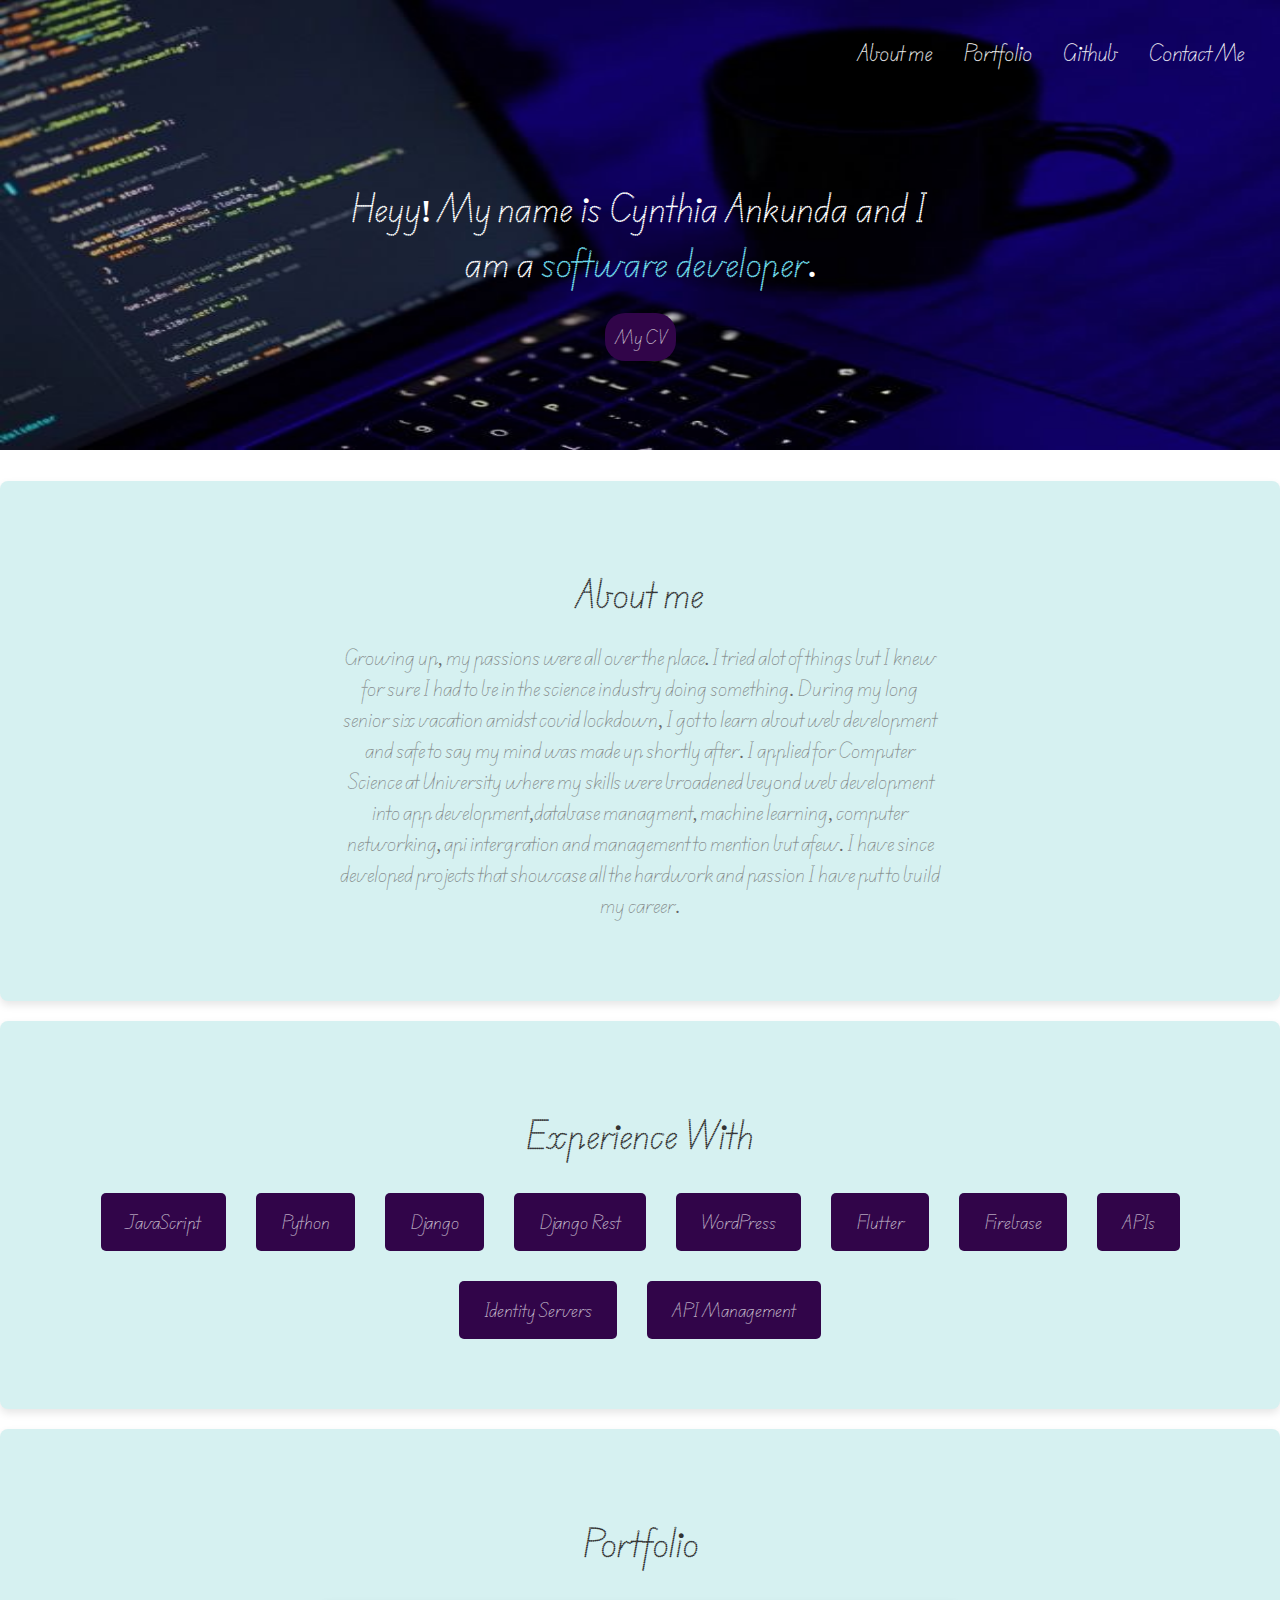
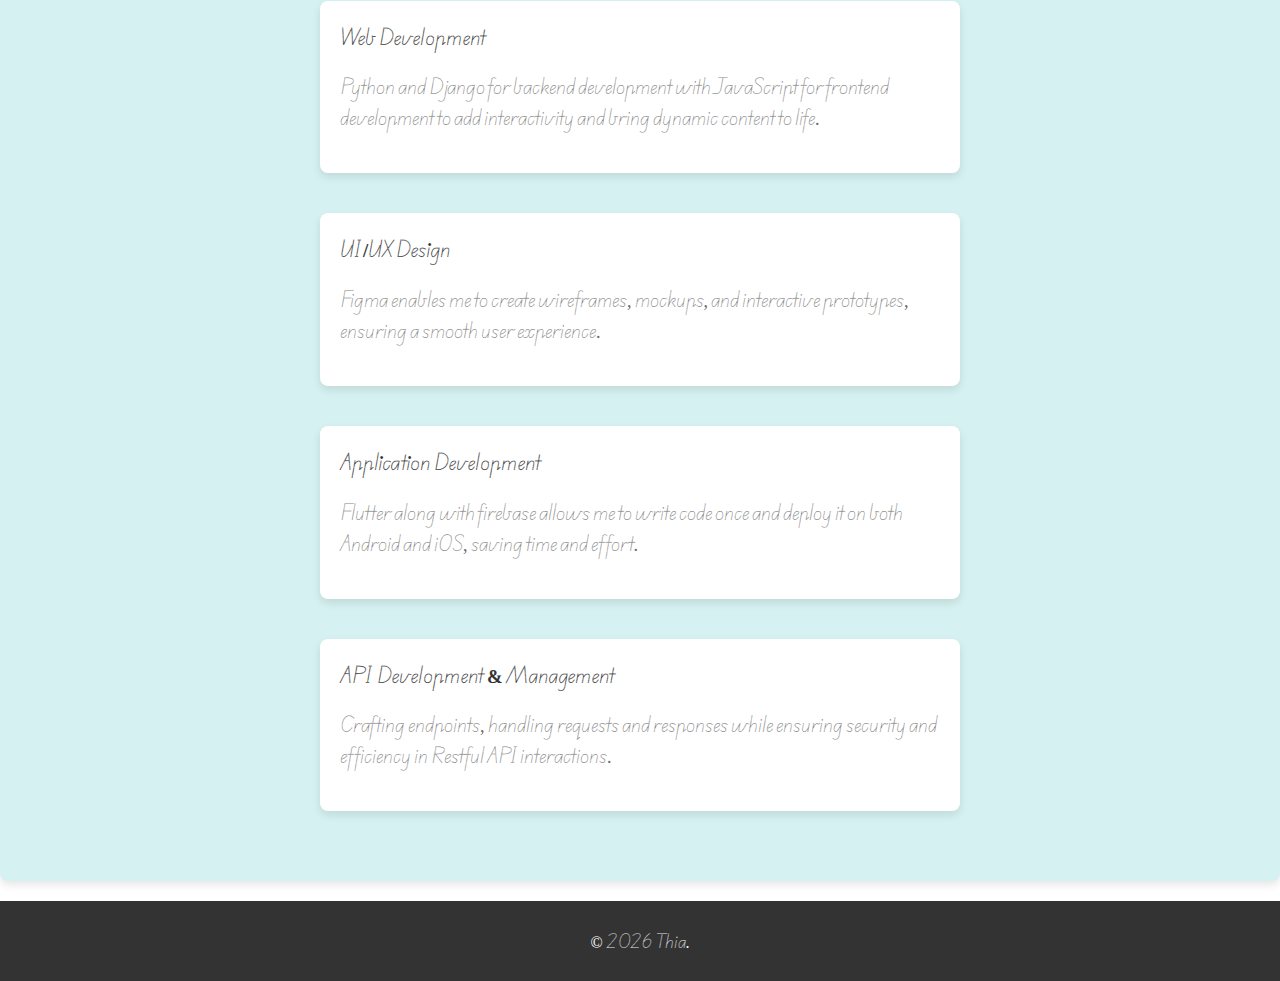
==== index.html @ a58a0eee "seo implementation" ====
<!doctype html>
<html>

<head>
  <title>Thia</title>
  <link rel="icon" type="image/jpg" href="https://iili.io/dL18o8J.jpg">
  <meta charset="utf-8" name="viewport" content="width=device-width, initial-scale=1">
  <link href="css/custom.css" media="screen" rel="stylesheet" type="text/css" />
  <link rel="preconnect" href="https://fonts.googleapis.com">
  <link rel="preconnect" href="https://fonts.gstatic.com" crossorigin>
  <link href="https://fonts.googleapis.com/css2?family=Edu+AU+VIC+WA+NT+Dots:wght@400..700&display=swap" rel="stylesheet">
  <script src="https://ajax.googleapis.com/ajax/libs/jquery/3.3.1/jquery.min.js"></script>
  <link href="https://assets.calendly.com/assets/external/widget.css" rel="stylesheet">
  <script src="js/menu.js"></script>
  <meta name="google-site-verification" content="2N_0CiFUwb_M48kOKl8TnbG1kU5_6rqkccCxpBuLQpA" />

</head>
<style>
</style>
<body>
    <header>
      <img src="img/IMG_5363.JPG" alt="Header image">
        <nav>
            <ul>
                <li><a href="#about">About me</a></li>
                <li><a href="#portfolio">Portfolio</a></li>
                <li><a href="https://github.com/ankundah">Github</a></li>
                <li><a href="contact.html">Contact Me</a></li>
            </ul>
        </nav>
        <div class="header-content">
            <h1>Heyy! My name is Cynthia Ankunda and I am a <span id="dynamic-role" class="highlight">software developer</span>.</h1>
            <a href="cv.html"> <button>My CV</button></a>
        </div>
    </header>

    <section id="about">
        <h2>About me</h2>
        <p> Growing up, my passions were all over the place. I tried alot of things but I knew for sure I had to be in the science industry doing something. During my long senior six vacation amidst covid lockdown, I got to learn about web development and safe to say my mind was made up shortly after. I applied for Computer Science at University where my skills were broadened beyond web development into app development,database managment, machine learning, computer networking, api intergration and management to mention but afew. I have since developed projects that showcase all the hardwork and passion I have put to build my career.</p>
    </section>

    <section id="skills">
        <h2>Experience With</h2>
        <div class="skills-container">
            <div class="skill">JavaScript</div>
            <div class="skill">Python</div>
            <div class="skill">Django</div>
            <div class="skill">Django Rest</div>
            <div class="skill">WordPress</div>
            <div class="skill">Flutter</div>
            <div class="skill">Firebase</div>
            <div class="skill">APIs</div>
            <div class="skill">Identity Servers</div>
            <div class="skill">API Management</div>
        </div>
    </section>

    <section id="portfolio">
      <h2>Portfolio</h2>
      <div class="portfolio-container">
          <div class="portfolio-item">
                 <a href="web.html">
                 <h3>Web Development</h3>
                 <p>Python and Django for backend development with JavaScript for frontend development to add interactivity and bring dynamic content to life.</p>
                </a>
                </div>
          <div class="portfolio-item">
            <a href="ui.html">
                <h3>UI/UX Design</h3>
                <p>Figma enables me to create wireframes, mockups, and interactive prototypes, ensuring a smooth user experience.</p>
            </a>
          </div>
          <div class="portfolio-item">
              <h3>Application Development</h3>
              <p>Flutter along with firebase allows me to write code once and deploy it on both Android and iOS, saving time and effort.</p>
          </div>
          <div class="portfolio-item">
            <h3>API Development & Management</h3>
            <p>Crafting endpoints, handling requests and responses while ensuring security and efficiency in Restful API interactions.</p>
        </div>
      </div>
  </section>

    <footer>
        <p>&copy; <span id="year"></span> Thia.</p>
    </footer>

    <script>
        document.addEventListener('DOMContentLoaded', (event) => {
            const roles = [
                'Web Developer',
                'App Developer',
                'UI Designer',
                'System Analyst',
                'Machine Learning Enthusiast',
                'API Manager'
            ];
            let currentIndex = 0;
            const roleElement = document.getElementById('dynamic-role');

            function changeRole() {
                currentIndex = (currentIndex + 1) % roles.length;
                roleElement.textContent = roles[currentIndex];
            }

            setInterval(changeRole, 2000);
        });
        document.getElementById('year').textContent = new Date().getFullYear();
</script>


</body>
</html>
---- css/custom.css ----
body {
  font-family: "Edu AU VIC WA NT Dots", cursive;
  margin: 0;
  padding: 0;
}
header {
  /* background-color:  no-repeat center center;
  background-size: cover; */
  color: white;
  text-align: center;
  padding: 100px 0;
  display: flex;
  flex-direction: column;
  align-items: center;
}

header img {
  width: 100%;
  height: 450px;
  position: absolute;
  top: 0;
  left: 0;
  z-index: -1; /* Ensure the image is behind the content */
}

nav {
  width: 100%;
  display: flex;
  justify-content: flex-end;
  position: absolute;
  top: 20px;
}

nav ul {
  list-style: none;
  padding: 0;
  display: flex;
  margin-right: 20px;
}

nav ul li {
  margin: 0 15px;
}

nav ul li a {
  color: white;
  text-decoration: none;
  font-weight: bold;
  font-size: larger;
}

nav ul li a:hover{
  color: #70deed;
}

.header-content {
  max-width: 600px;
  margin-top: 60px; /* Adjust this value to position the header content vertically */
}

button {
  font-family: "Edu AU VIC WA NT Dots", cursive;
  background-color: #310549;
  border: none;
  color: white;
  padding: 10px;
  cursor: pointer;
  border-radius: 20px;
  font-size: 16px;
}
button:hover {
  background-color: #180420;
}
section {
  padding: 60px 20px;
  text-align: center;
  background-color: rgb(214, 241, 241);
  margin: 20px 0;
  border-radius: 8px;
  box-shadow: 0 4px 8px rgba(0,0,0,0.1);
}

section h2 {
  font-size: 2em;
  margin-bottom: 20px;
  color: #333;
}

section p {
  max-width: 600px;
  margin: 0 auto 20px;
  color: #666;
  font-size: large;
}

.skills-container {
  display: flex;
  justify-content: center;
  flex-wrap: wrap;
  gap: 10px;
}

.skill {
  background-color: #310549;
  color: white;
  margin: 10px;
  padding: 15px 25px;
  border-radius: 5px;
  font-size: 16px;
  transition: background-color 0.3s;
}

.skill:hover {
  background-color: #683783;
}

.portfolio-container {
  display: flex;
  justify-content: center;
  flex-wrap: wrap;
  gap: 20px;
}

.portfolio-item {
  flex: 1 1 1 300px;
  margin: 10px;
  background-color: #fff;
  border-radius: 8px;
  padding: 20px;
  box-shadow: 0 4px 8px rgba(0,0,0,0.1);
  transition: transform 0.3s;
  text-align: left;
}

.portfolio-item h3 {
  margin-top: 0;
  color: #333;
}

.portfolio-item p {
  color: #666;
}
.portfolio-item a {
  text-decoration: none;
}

.portfolio-item:hover {
  transform: translateY(-10px);
}

footer {
  background-color: #333;
  color: white;
  text-align: center;
  padding: 10px 0;
}
.highlight {
  font-weight: bold;
  color: #70deed;
}
.back-button {
  display: inline-block;
  padding: 10px 20px;
  font-size: 16px;
  color: white;
  background-color: #262524;
  border: none;
  border-radius: 5px;
  cursor: pointer;
  margin-left: 20px;
}

.back-button:hover {
  background-color: #615d5d;
}
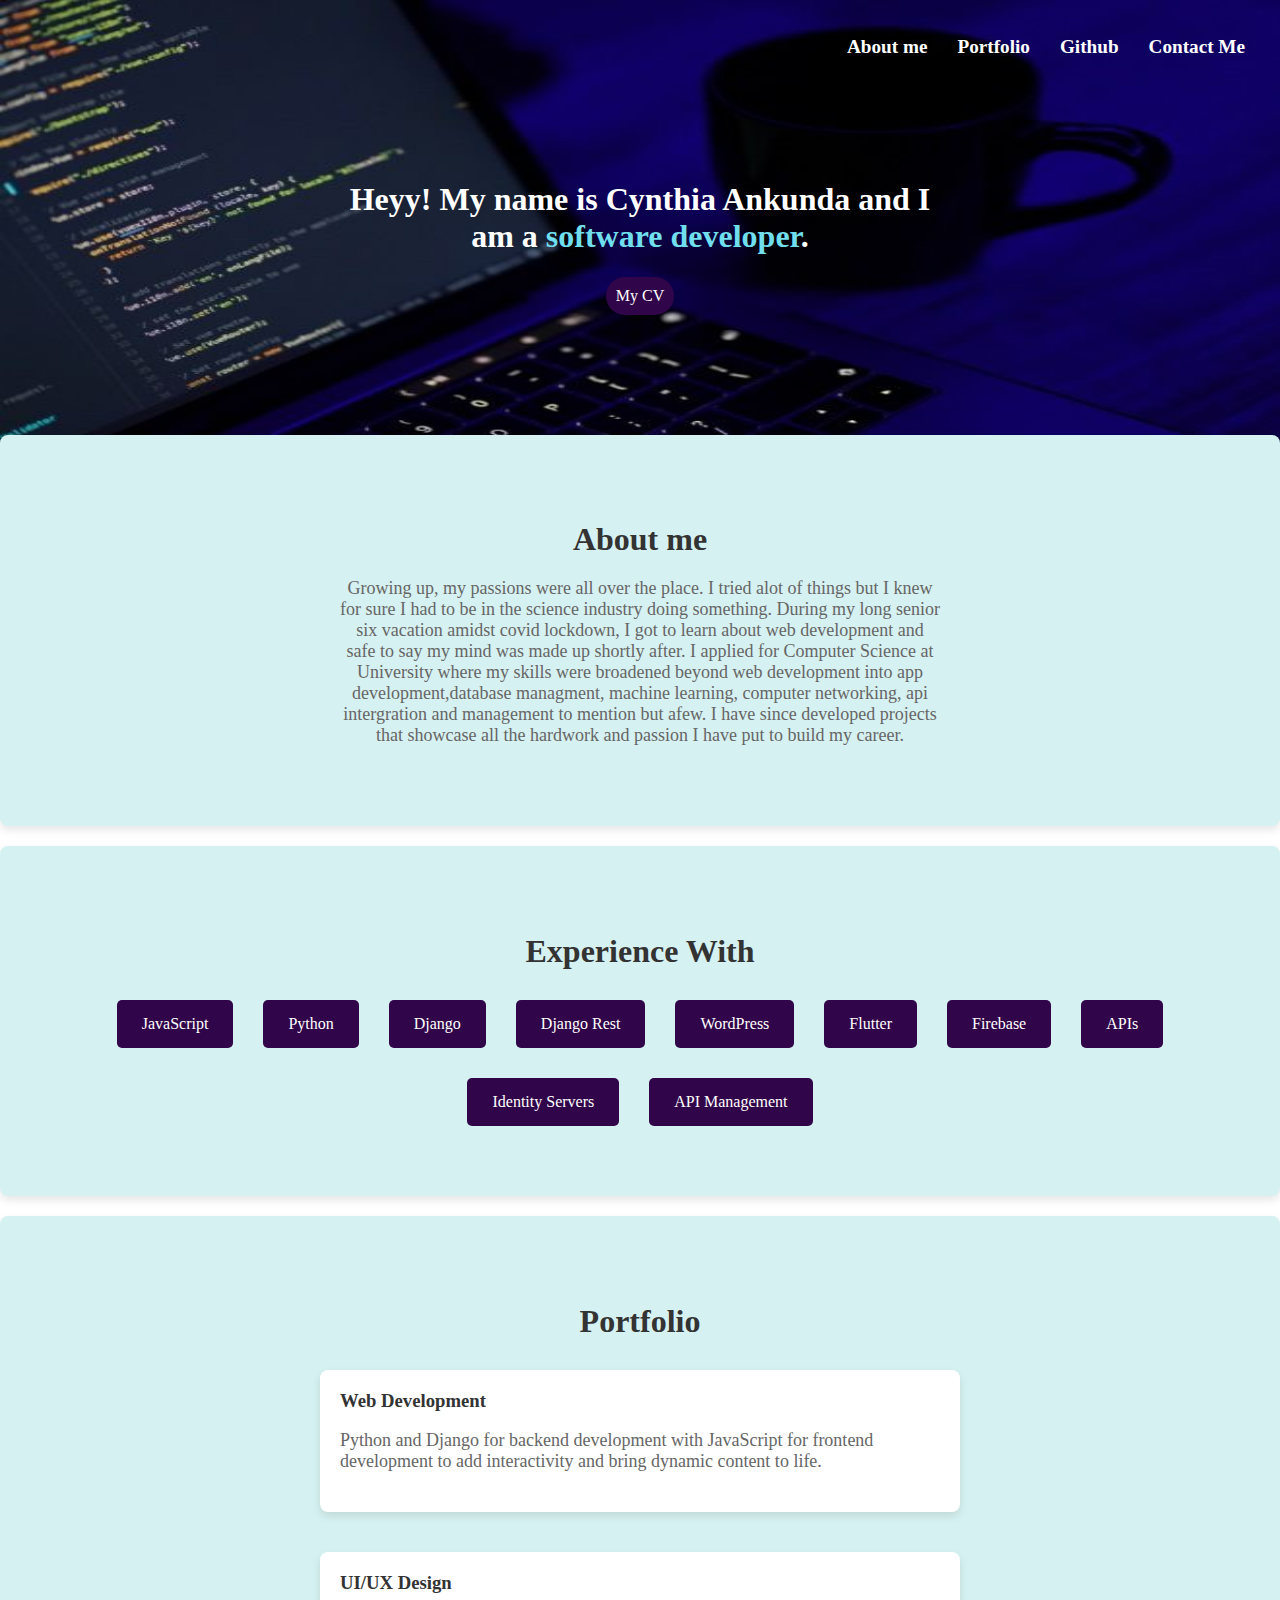
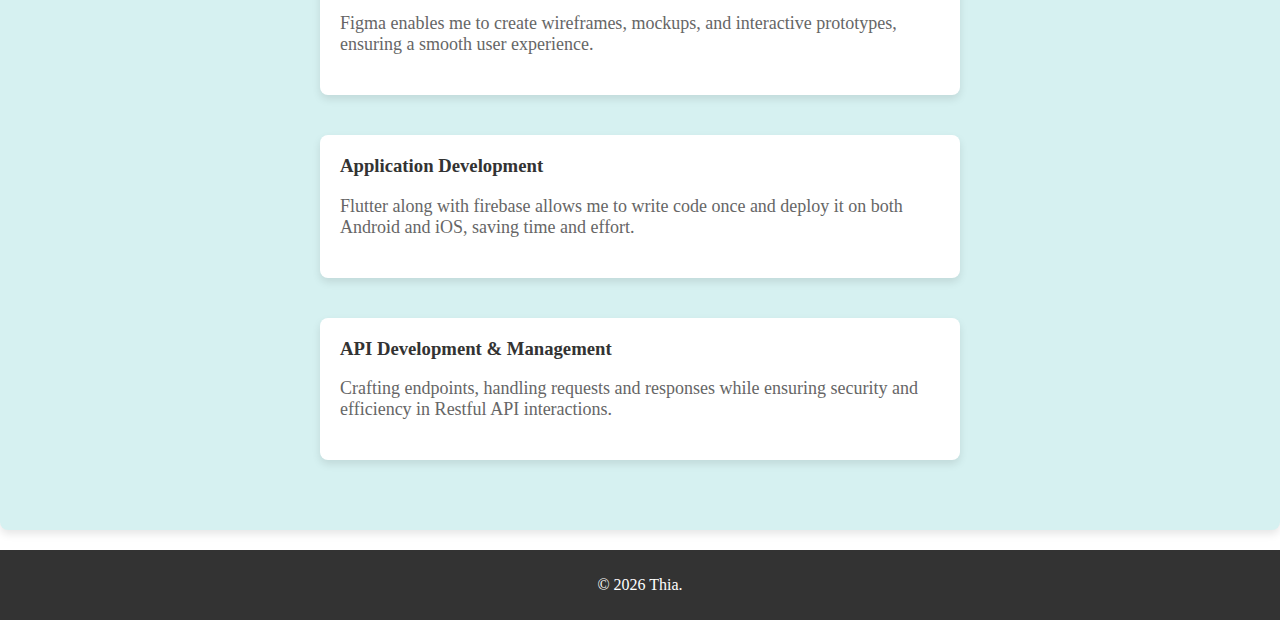
==== commit 2a07c517: "seo" ====
--- a/index.html
+++ b/index.html
@@ -1,5 +1,5 @@
 <!doctype html>
-<html>
+<html lang="en">
 
 <head>
   <title>Thia</title>
@@ -8,11 +8,8 @@
   <link href="css/custom.css" media="screen" rel="stylesheet" type="text/css" />
   <link rel="preconnect" href="https://fonts.googleapis.com">
   <link rel="preconnect" href="https://fonts.gstatic.com" crossorigin>
-  <link href="https://fonts.googleapis.com/css2?family=Edu+AU+VIC+WA+NT+Dots:wght@400..700&display=swap" rel="stylesheet">
-  <script src="https://ajax.googleapis.com/ajax/libs/jquery/3.3.1/jquery.min.js"></script>
-  <link href="https://assets.calendly.com/assets/external/widget.css" rel="stylesheet">
-  <script src="js/menu.js"></script>
   <meta name="google-site-verification" content="2N_0CiFUwb_M48kOKl8TnbG1kU5_6rqkccCxpBuLQpA" />
+  <meta name="description" content="Portfolio website for Cynthia Ankunda. She is a software developer and machine learning Enthusiast among other things.">
 
 </head>
 <style>
--- a/css/custom.css
+++ b/css/custom.css
@@ -173,4 +173,15 @@
 
 .back-button:hover {
   background-color: #615d5d;
+}
+
+@media (max-width: 600px) {
+  header img {
+    width: 100%;
+    height: auto;
+    position: absolute;
+    top: 0;
+    left: 0;
+    z-index: -1; /* Ensure the image is behind the content */
+  }
 }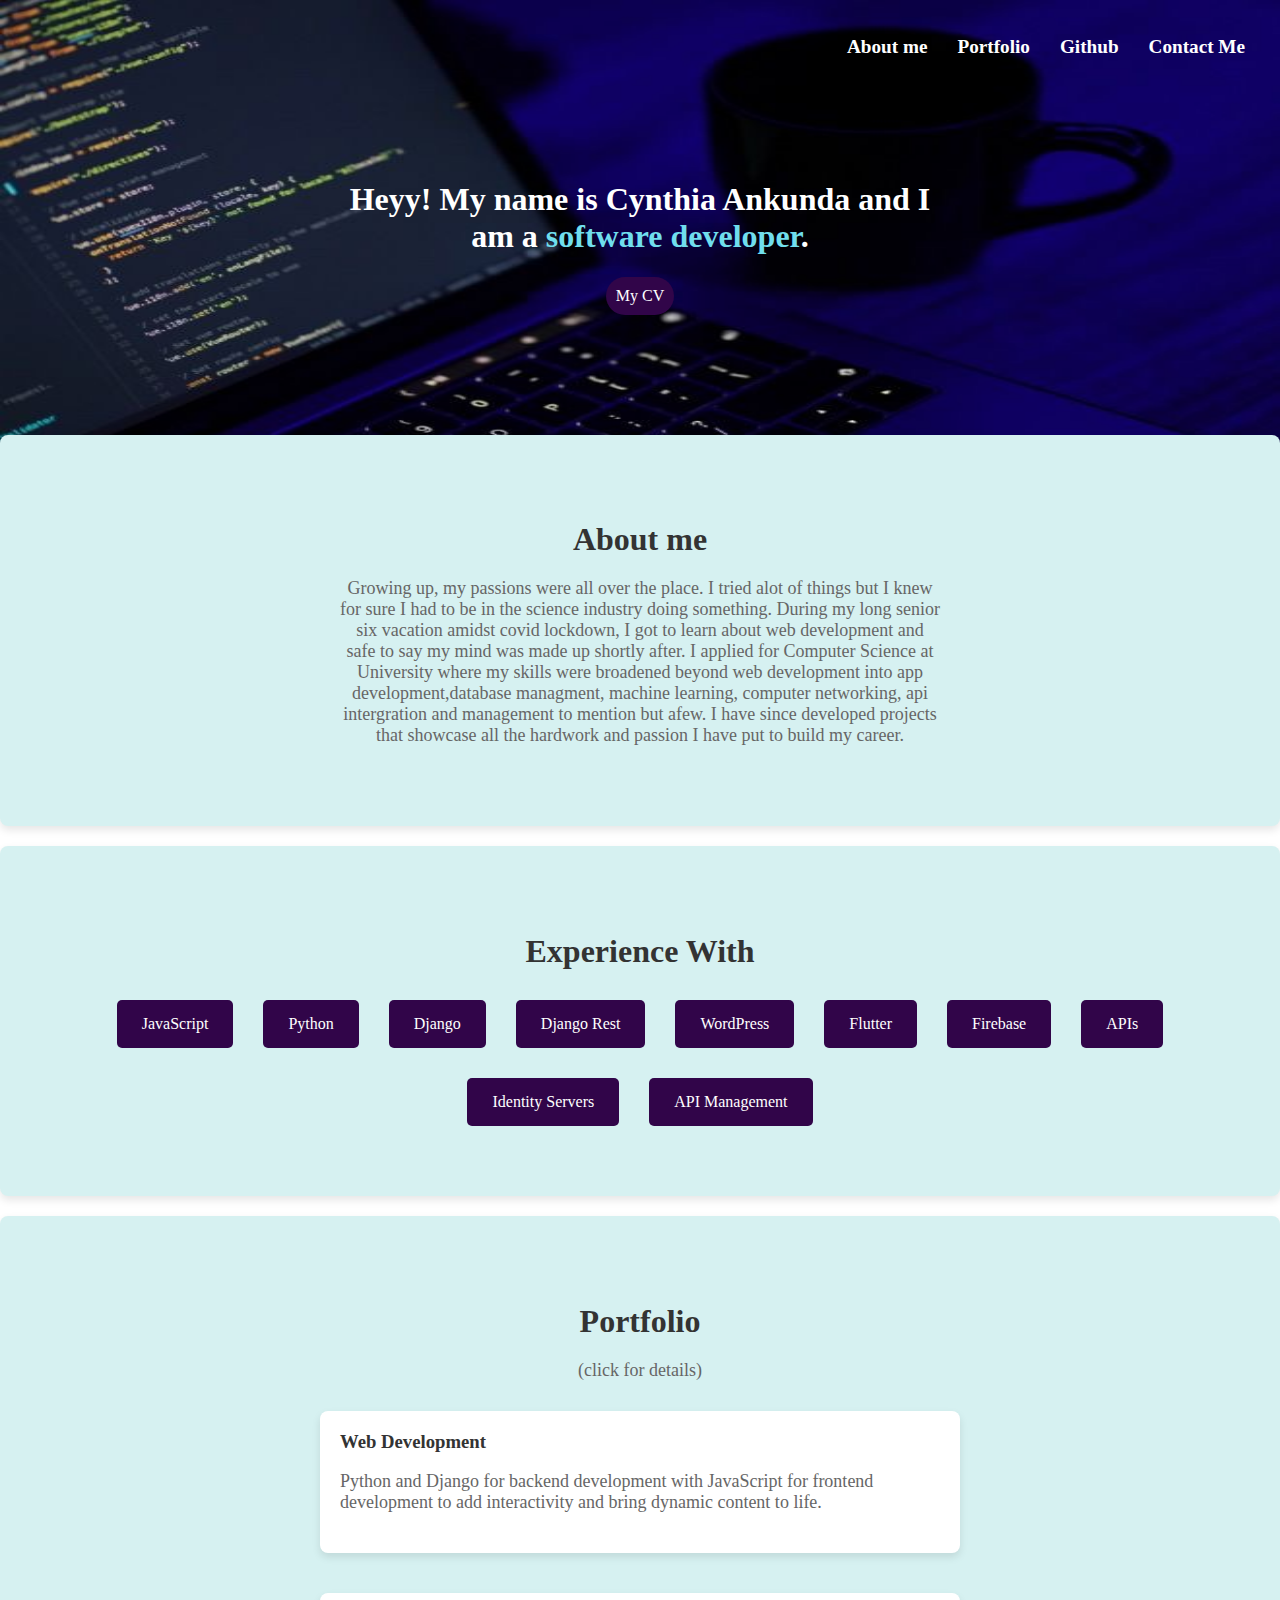
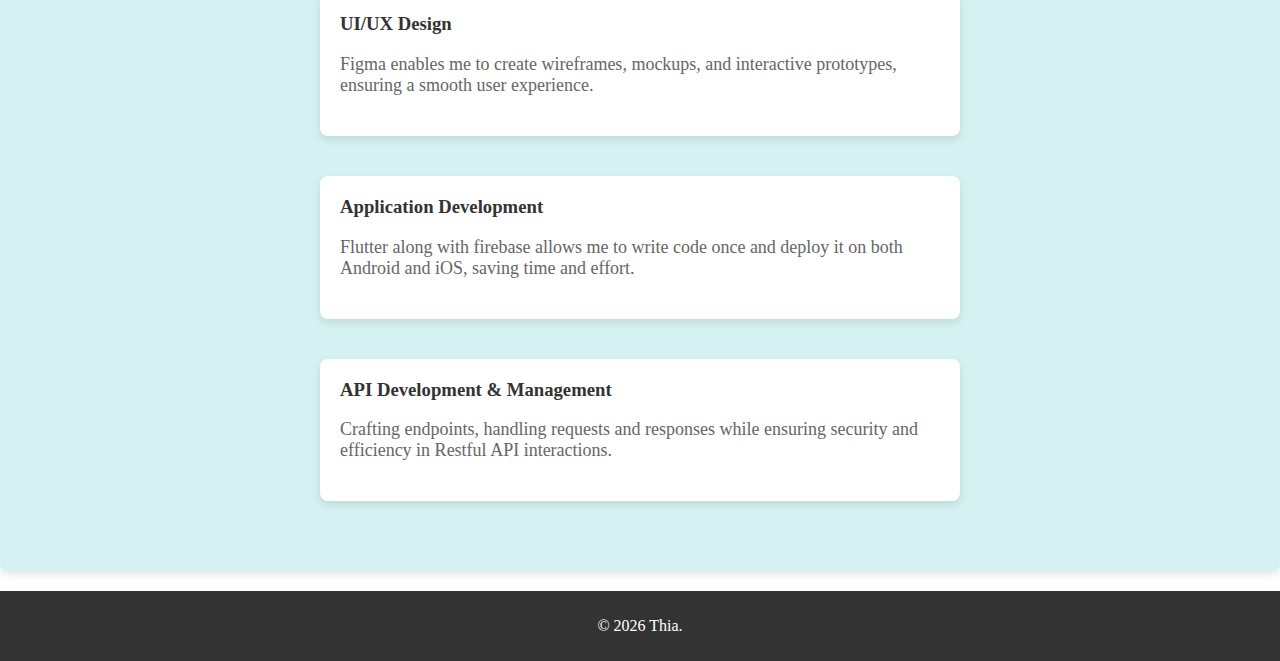
==== commit cfe528a5: "Update index.html" ====
--- a/index.html
+++ b/index.html
@@ -3,13 +3,13 @@
 
 <head>
   <title>Thia</title>
-  <link rel="icon" type="image/jpg" href="https://iili.io/dL18o8J.jpg">
   <meta charset="utf-8" name="viewport" content="width=device-width, initial-scale=1">
-  <link href="css/custom.css" media="screen" rel="stylesheet" type="text/css" />
   <link rel="preconnect" href="https://fonts.googleapis.com">
   <link rel="preconnect" href="https://fonts.gstatic.com" crossorigin>
   <meta name="google-site-verification" content="2N_0CiFUwb_M48kOKl8TnbG1kU5_6rqkccCxpBuLQpA" />
   <meta name="description" content="Portfolio website for Cynthia Ankunda. She is a software developer and machine learning Enthusiast among other things.">
+  <link rel="icon" type="image/jpg" href="https://iili.io/dL18o8J.jpg">
+  <link href="css/custom.css" media="screen" rel="stylesheet" type="text/css" />
 
 </head>
 <style>
@@ -53,7 +53,7 @@
     </section>
 
     <section id="portfolio">
-      <h2>Portfolio</h2>
+      <h2>Portfolio</h2> <p>(click for details)</p>
       <div class="portfolio-container">
           <div class="portfolio-item">
                  <a href="web.html">
--- a/css/custom.css
+++ b/css/custom.css
@@ -178,7 +178,7 @@
 @media (max-width: 600px) {
   header img {
     width: 100%;
-    height: auto;
+    height: 550px;
     position: absolute;
     top: 0;
     left: 0;
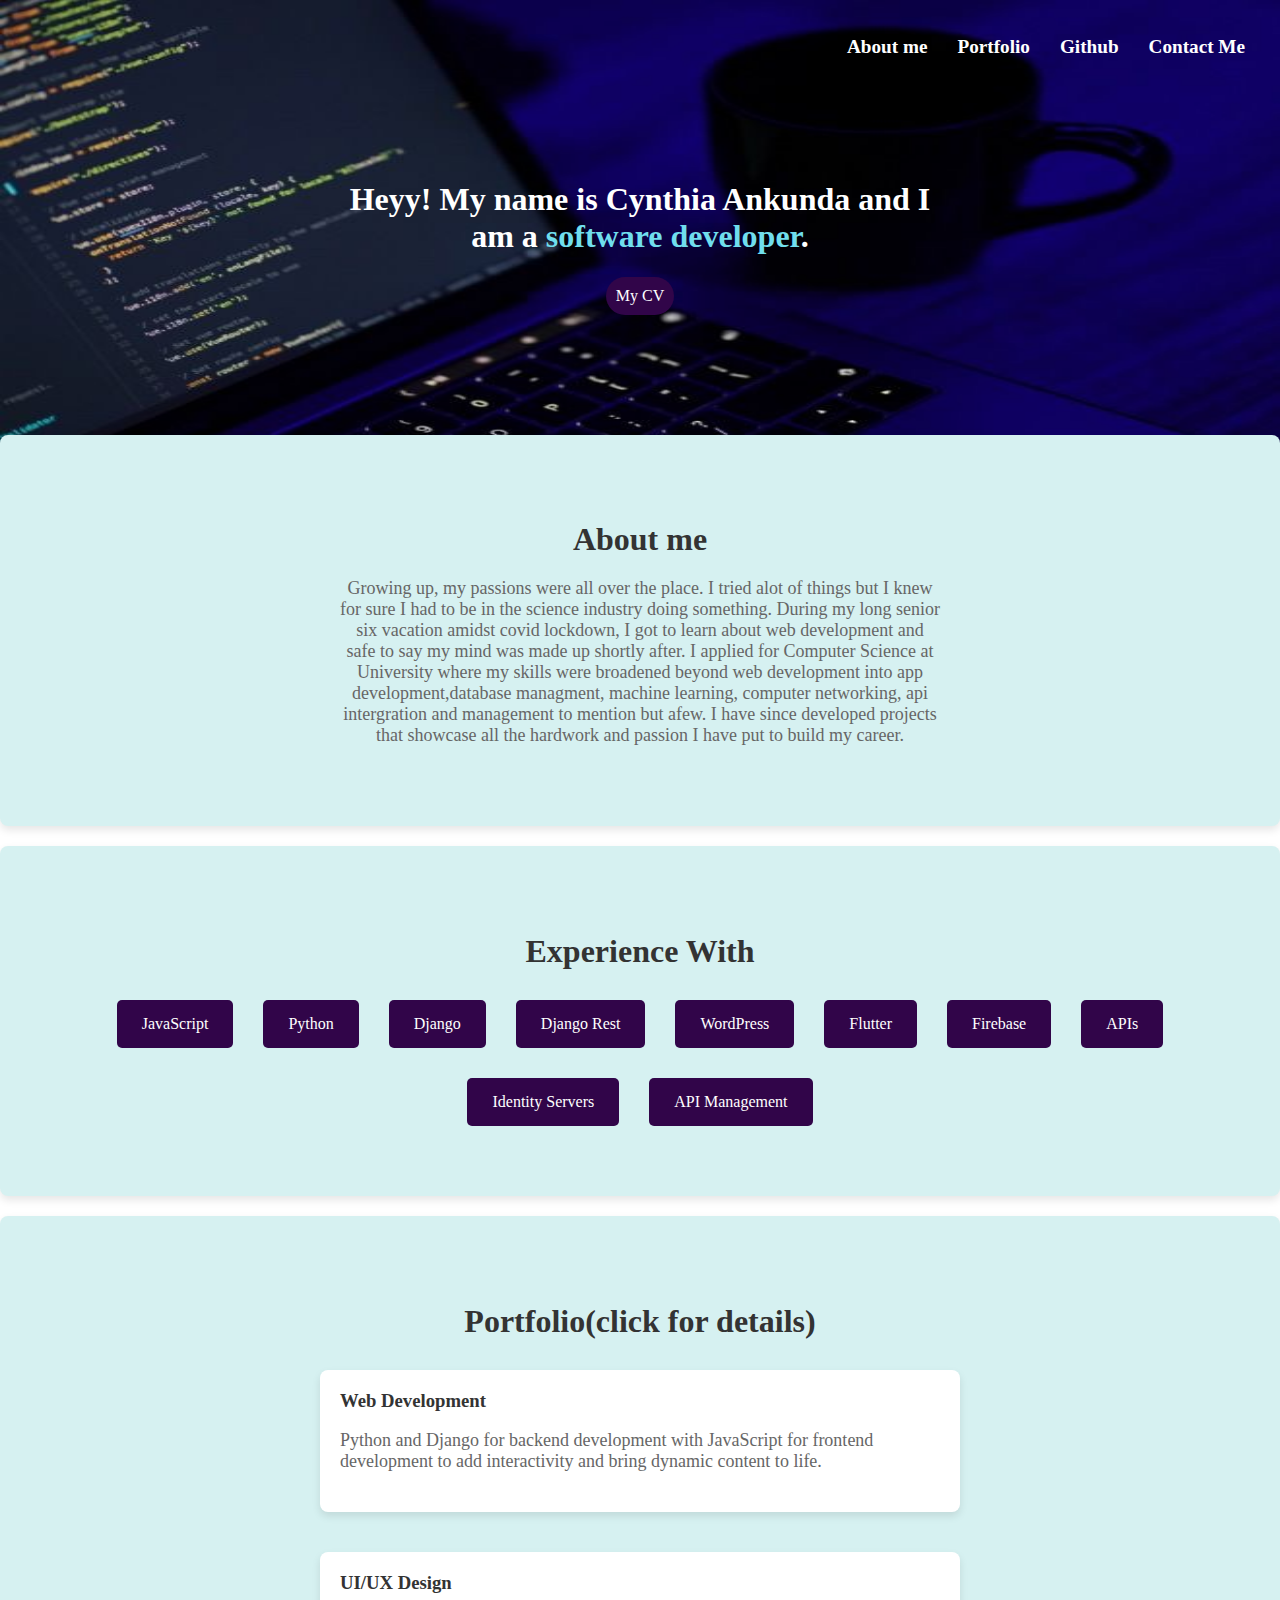
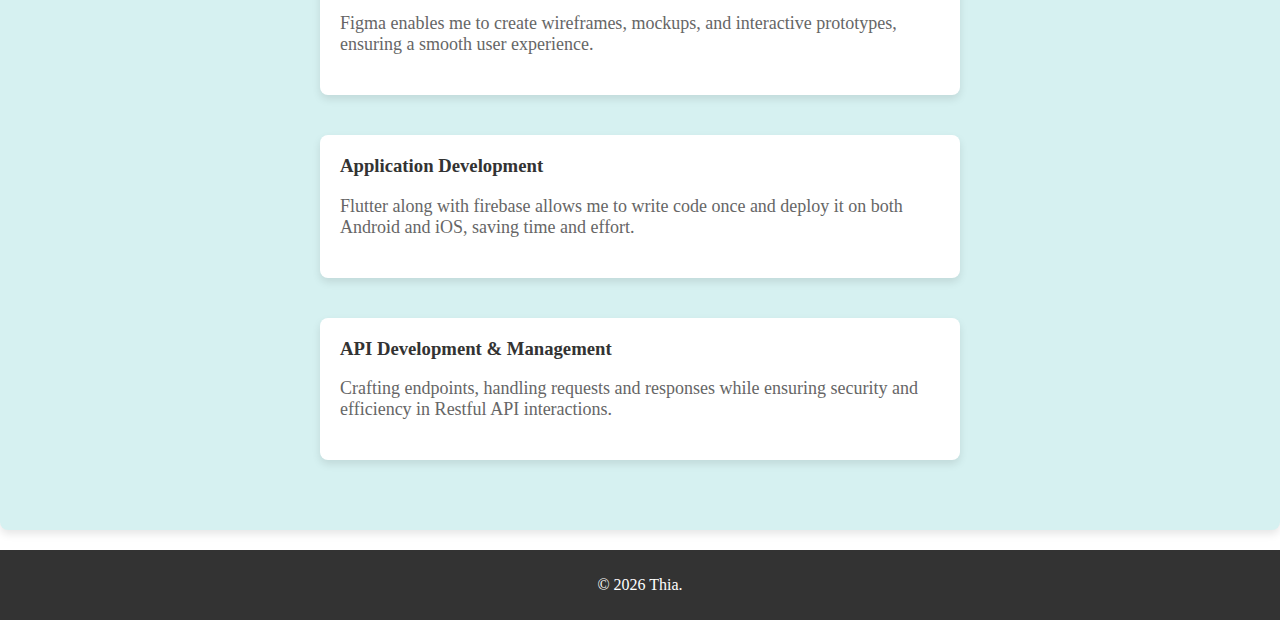
==== commit 0cd0bf29: "Update index.html" ====
--- a/index.html
+++ b/index.html
@@ -53,7 +53,7 @@
     </section>
 
     <section id="portfolio">
-      <h2>Portfolio</h2> <p>(click for details)</p>
+      <h2>Portfolio(click for details)</h2> 
       <div class="portfolio-container">
           <div class="portfolio-item">
                  <a href="web.html">
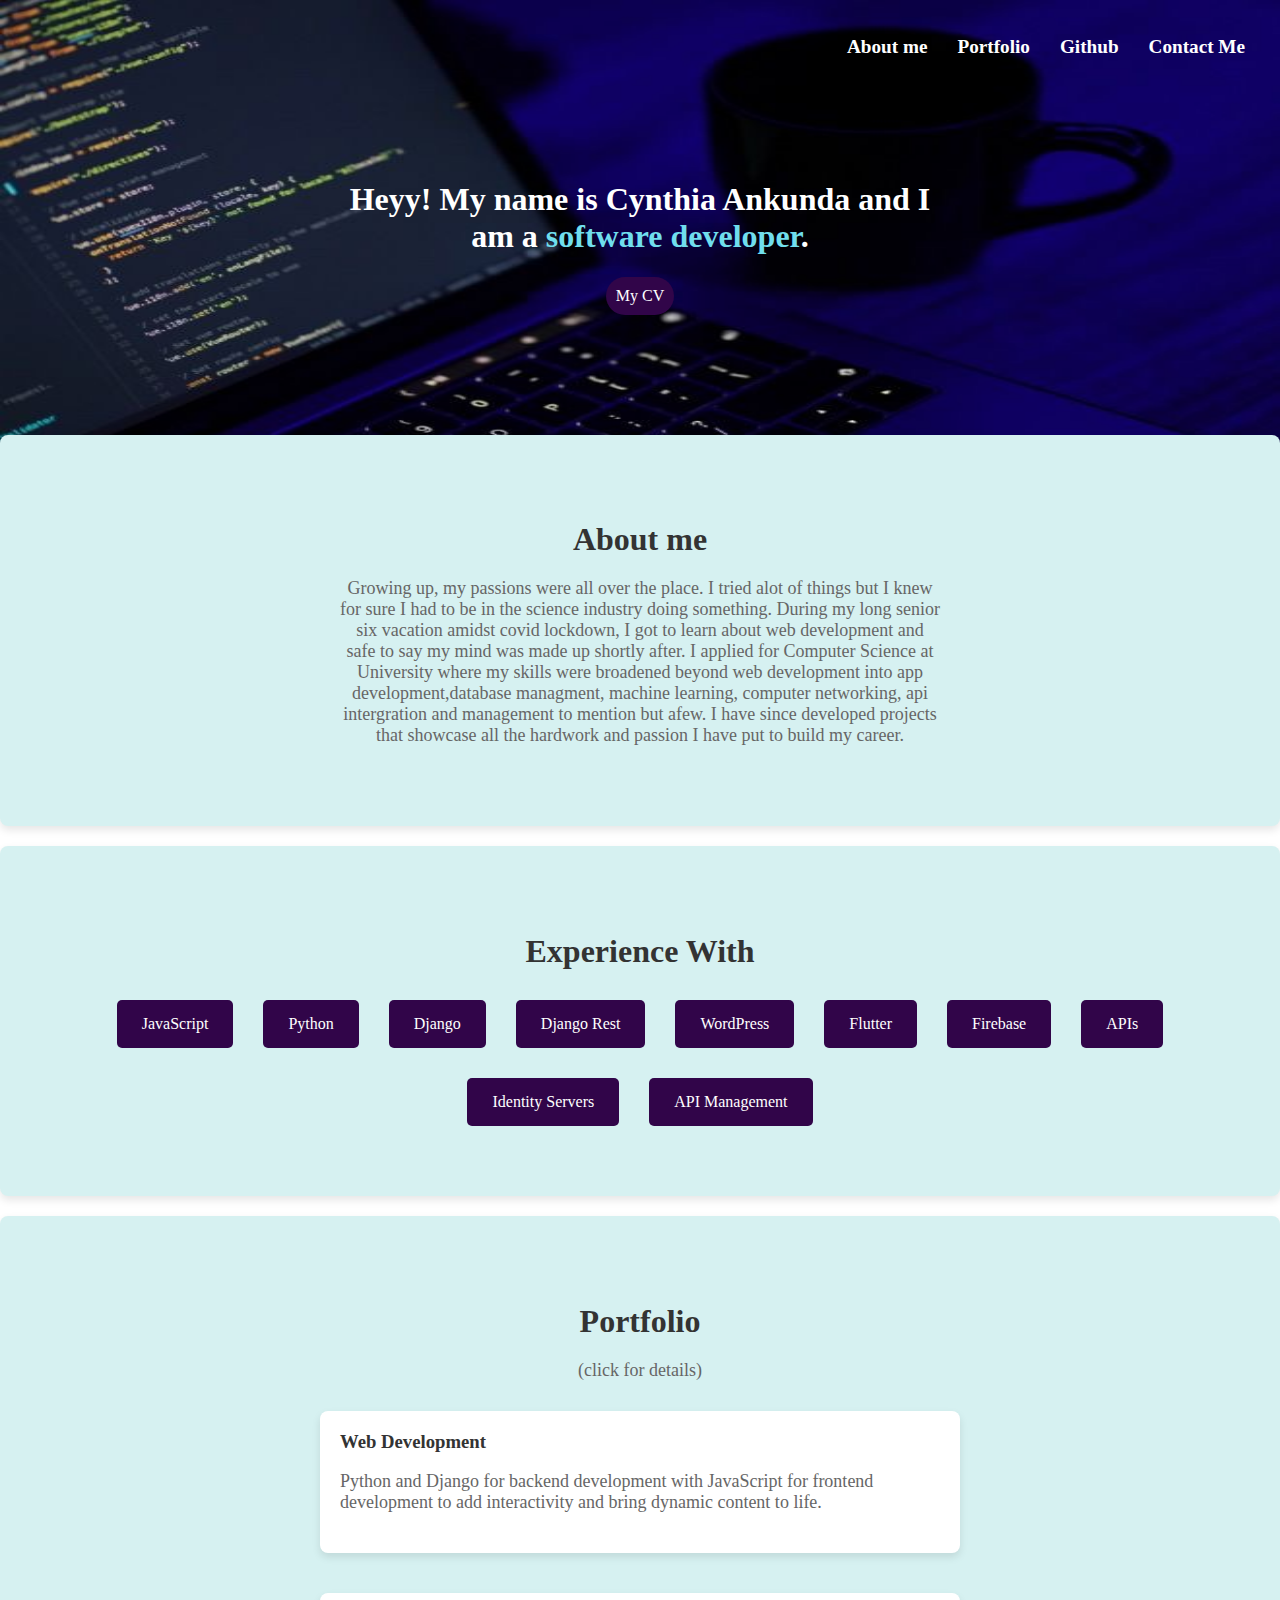
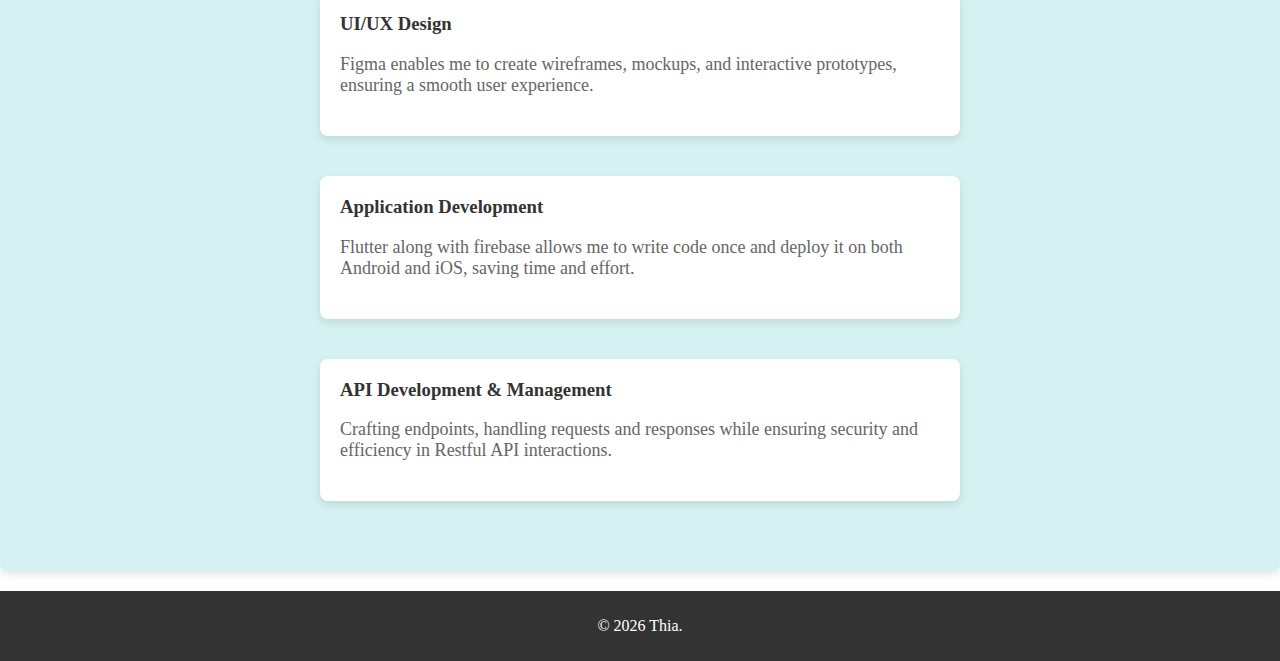
==== commit 2d908823: "Update index.html" ====
--- a/index.html
+++ b/index.html
@@ -53,7 +53,7 @@
     </section>
 
     <section id="portfolio">
-      <h2>Portfolio(click for details)</h2> 
+      <h2>Portfolio</h2> <p>(click for details)</p>
       <div class="portfolio-container">
           <div class="portfolio-item">
                  <a href="web.html">
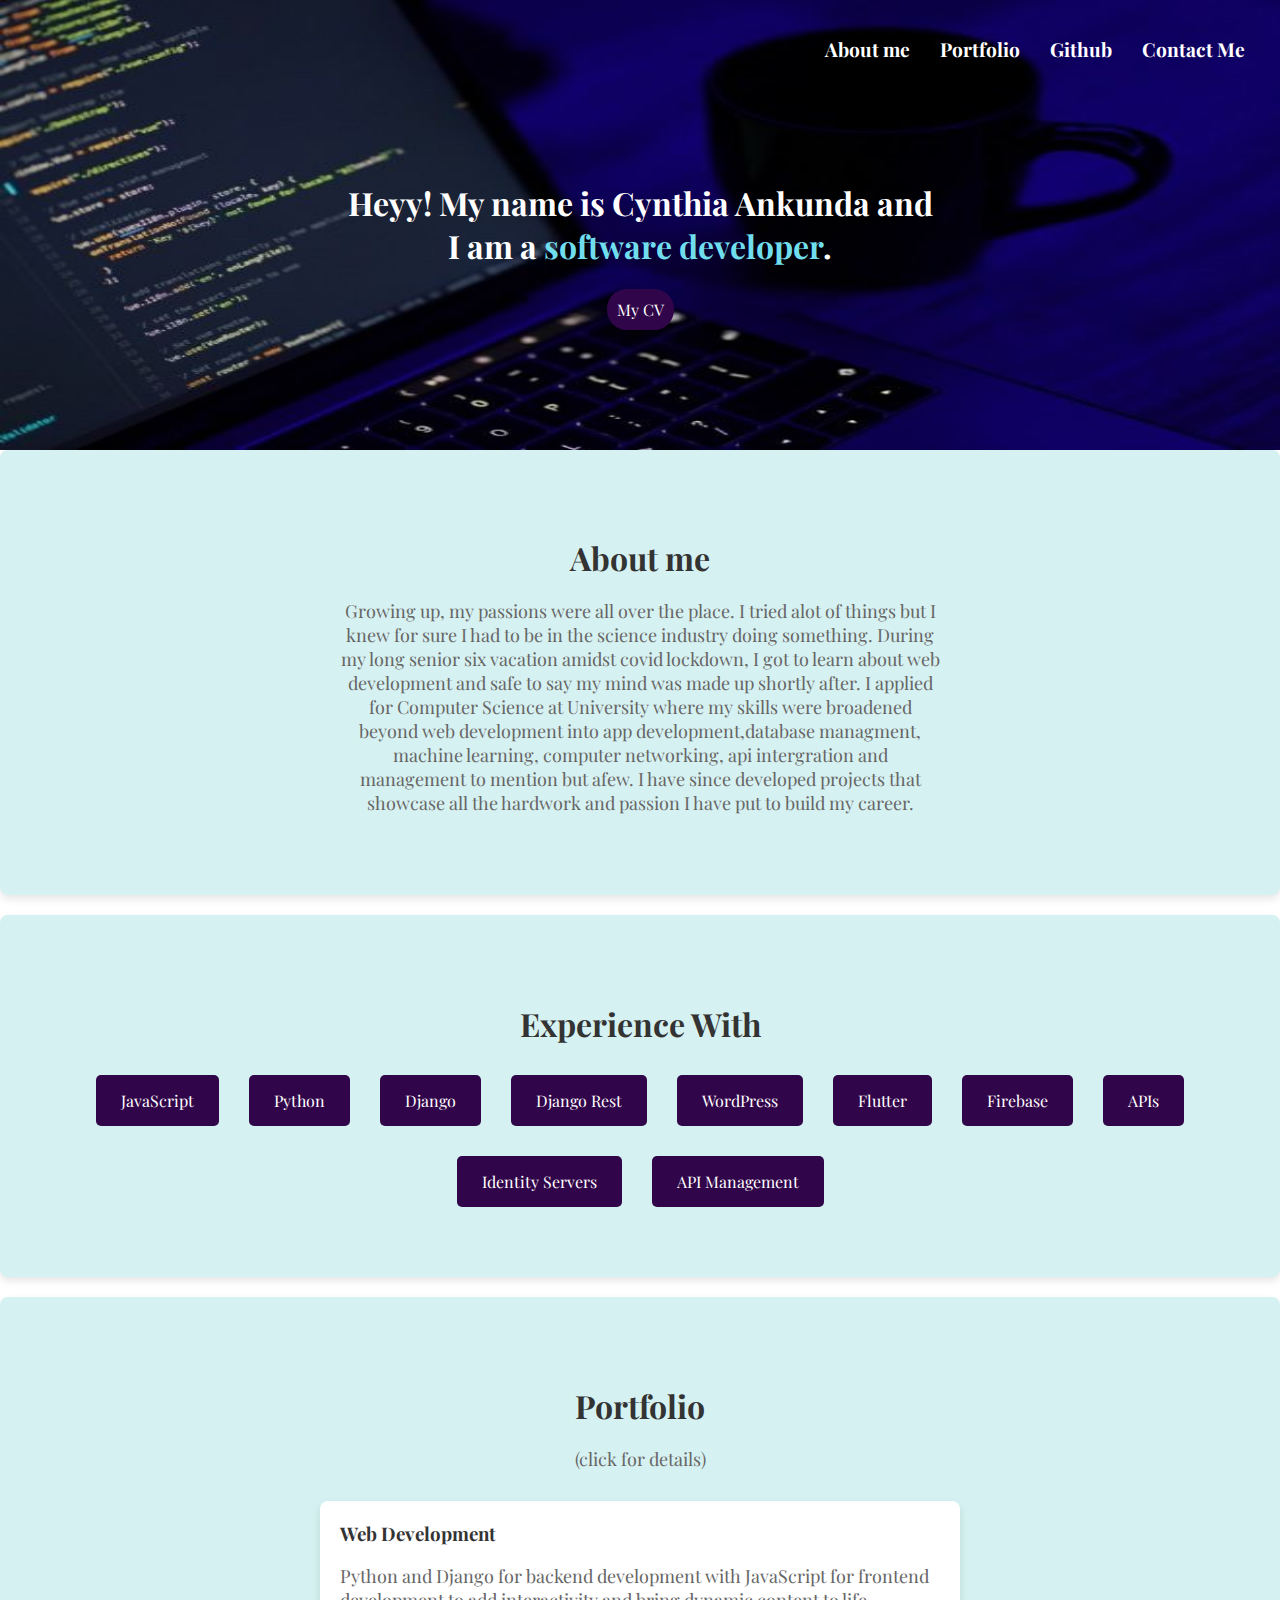
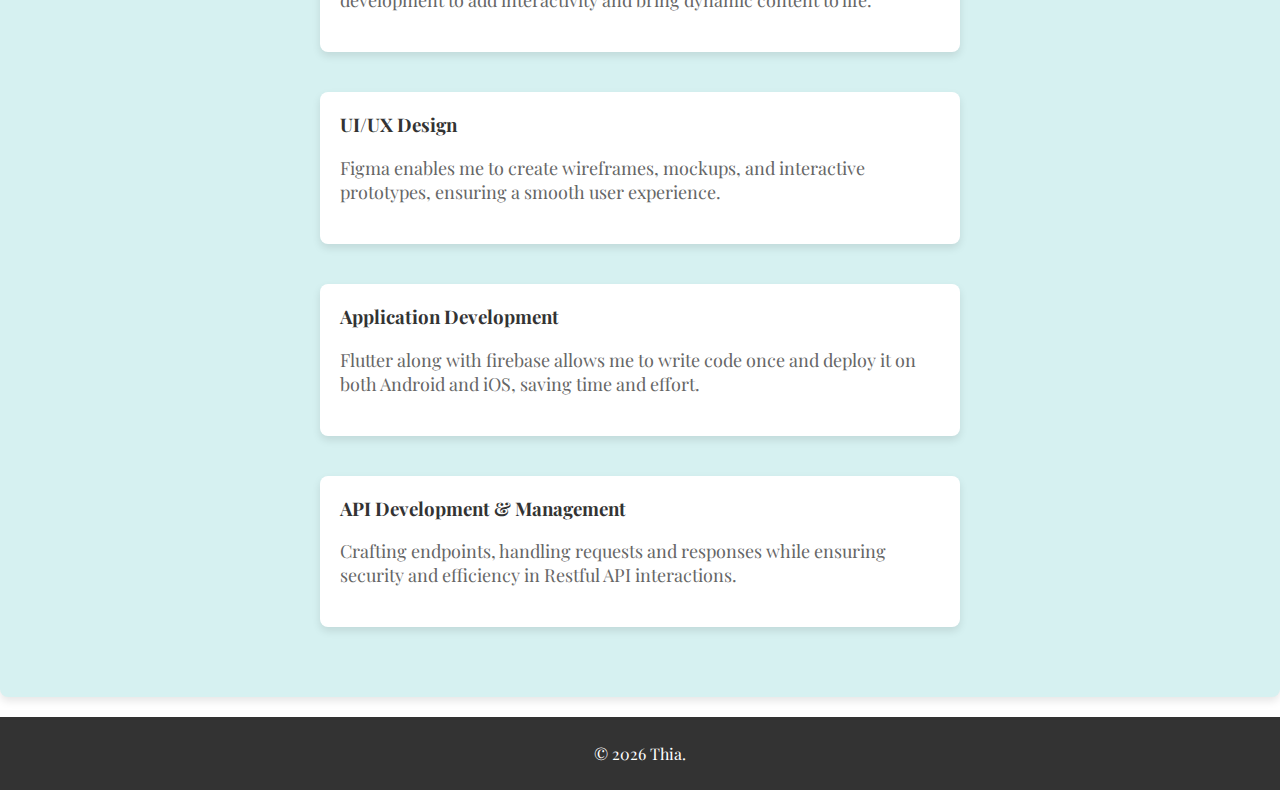
==== commit 108e5a9c: "Update index.html" ====
--- a/index.html
+++ b/index.html
@@ -6,6 +6,7 @@
   <meta charset="utf-8" name="viewport" content="width=device-width, initial-scale=1">
   <link rel="preconnect" href="https://fonts.googleapis.com">
   <link rel="preconnect" href="https://fonts.gstatic.com" crossorigin>
+  <link href="https://fonts.googleapis.com/css2?family=Playfair+Display:wght@400;700&display=swap" rel="stylesheet">
   <meta name="google-site-verification" content="2N_0CiFUwb_M48kOKl8TnbG1kU5_6rqkccCxpBuLQpA" />
   <meta name="description" content="Portfolio website for Cynthia Ankunda. She is a software developer and machine learning Enthusiast among other things.">
   <link rel="icon" type="image/jpg" href="https://iili.io/dL18o8J.jpg">
--- a/css/custom.css
+++ b/css/custom.css
@@ -1,6 +1,6 @@
 
 body {
-  font-family: "Edu AU VIC WA NT Dots", cursive;
+  font-family: "Playfair Display", serif;
   margin: 0;
   padding: 0;
 }
@@ -60,7 +60,7 @@
 }
 
 button {
-  font-family: "Edu AU VIC WA NT Dots", cursive;
+  font-family: "Playfair Display", serif;
   background-color: #310549;
   border: none;
   color: white;
@@ -184,4 +184,4 @@
     left: 0;
     z-index: -1; /* Ensure the image is behind the content */
   }
-}+}
